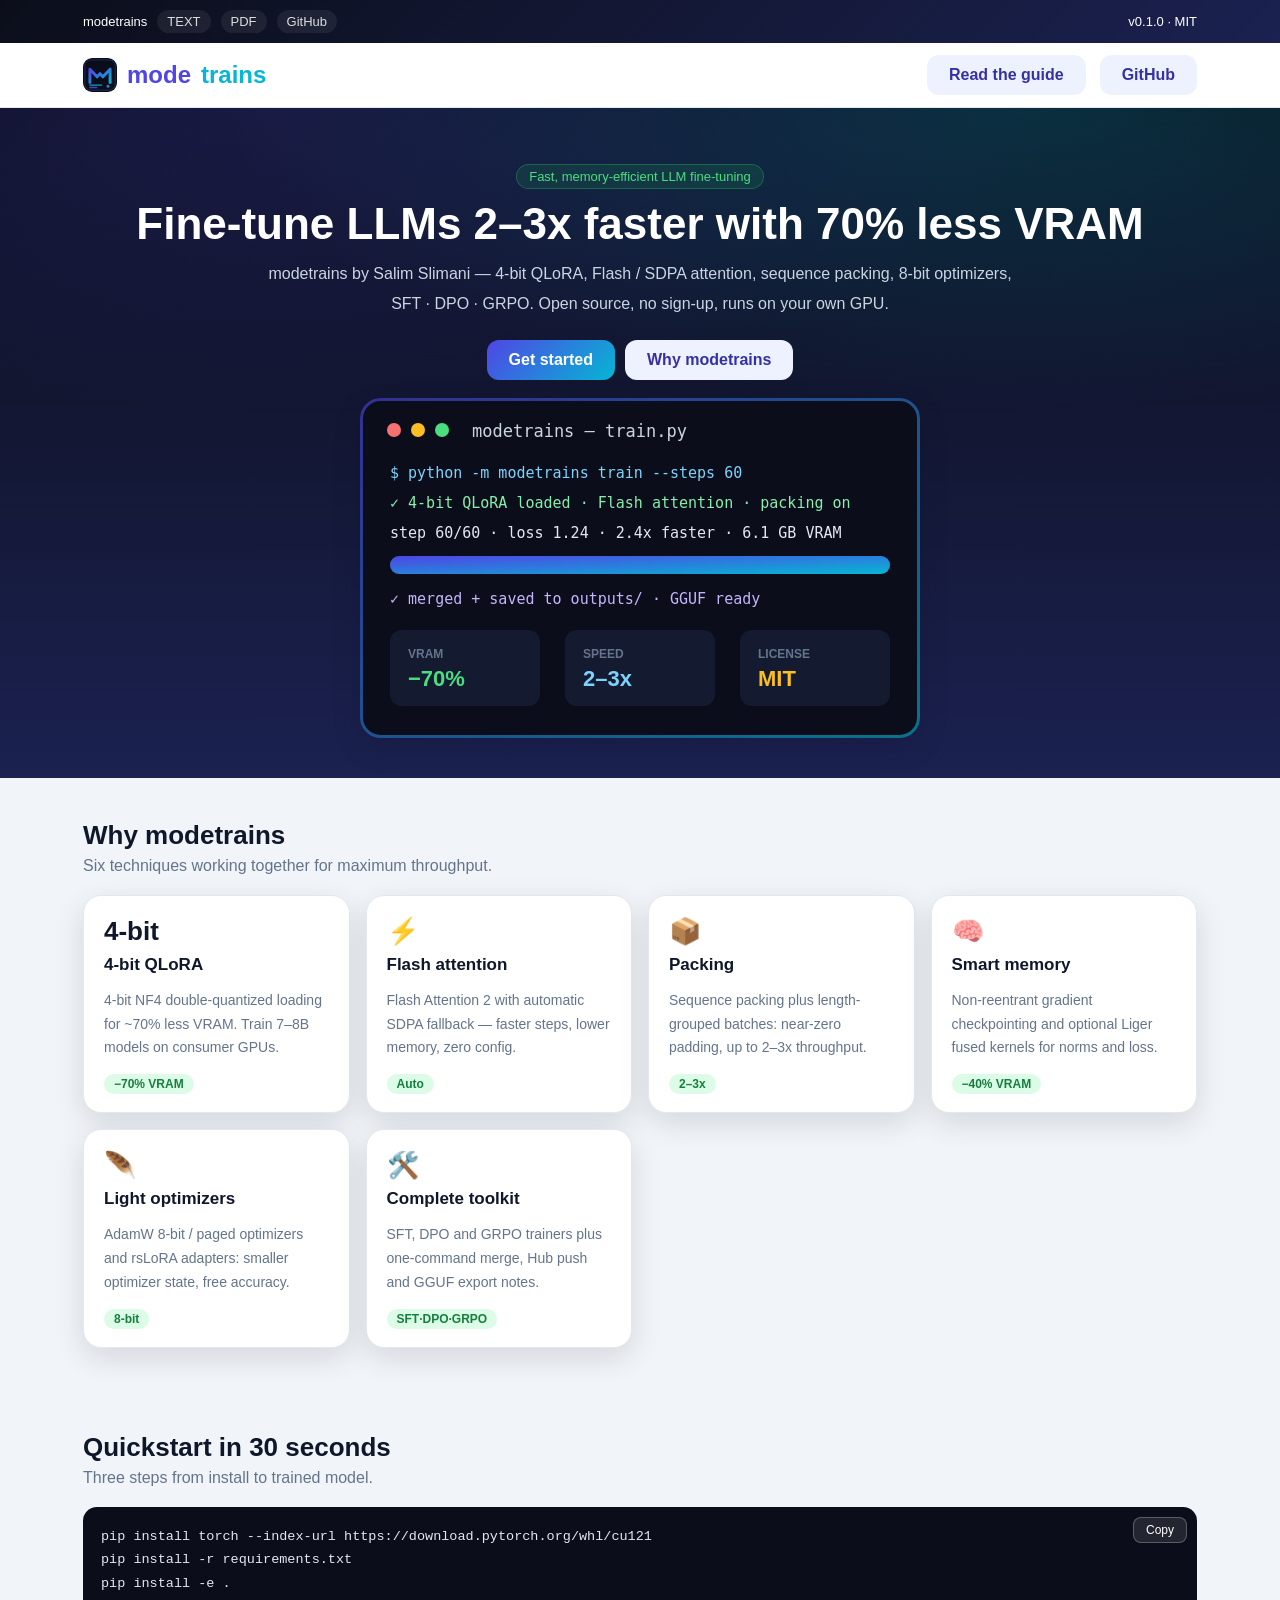
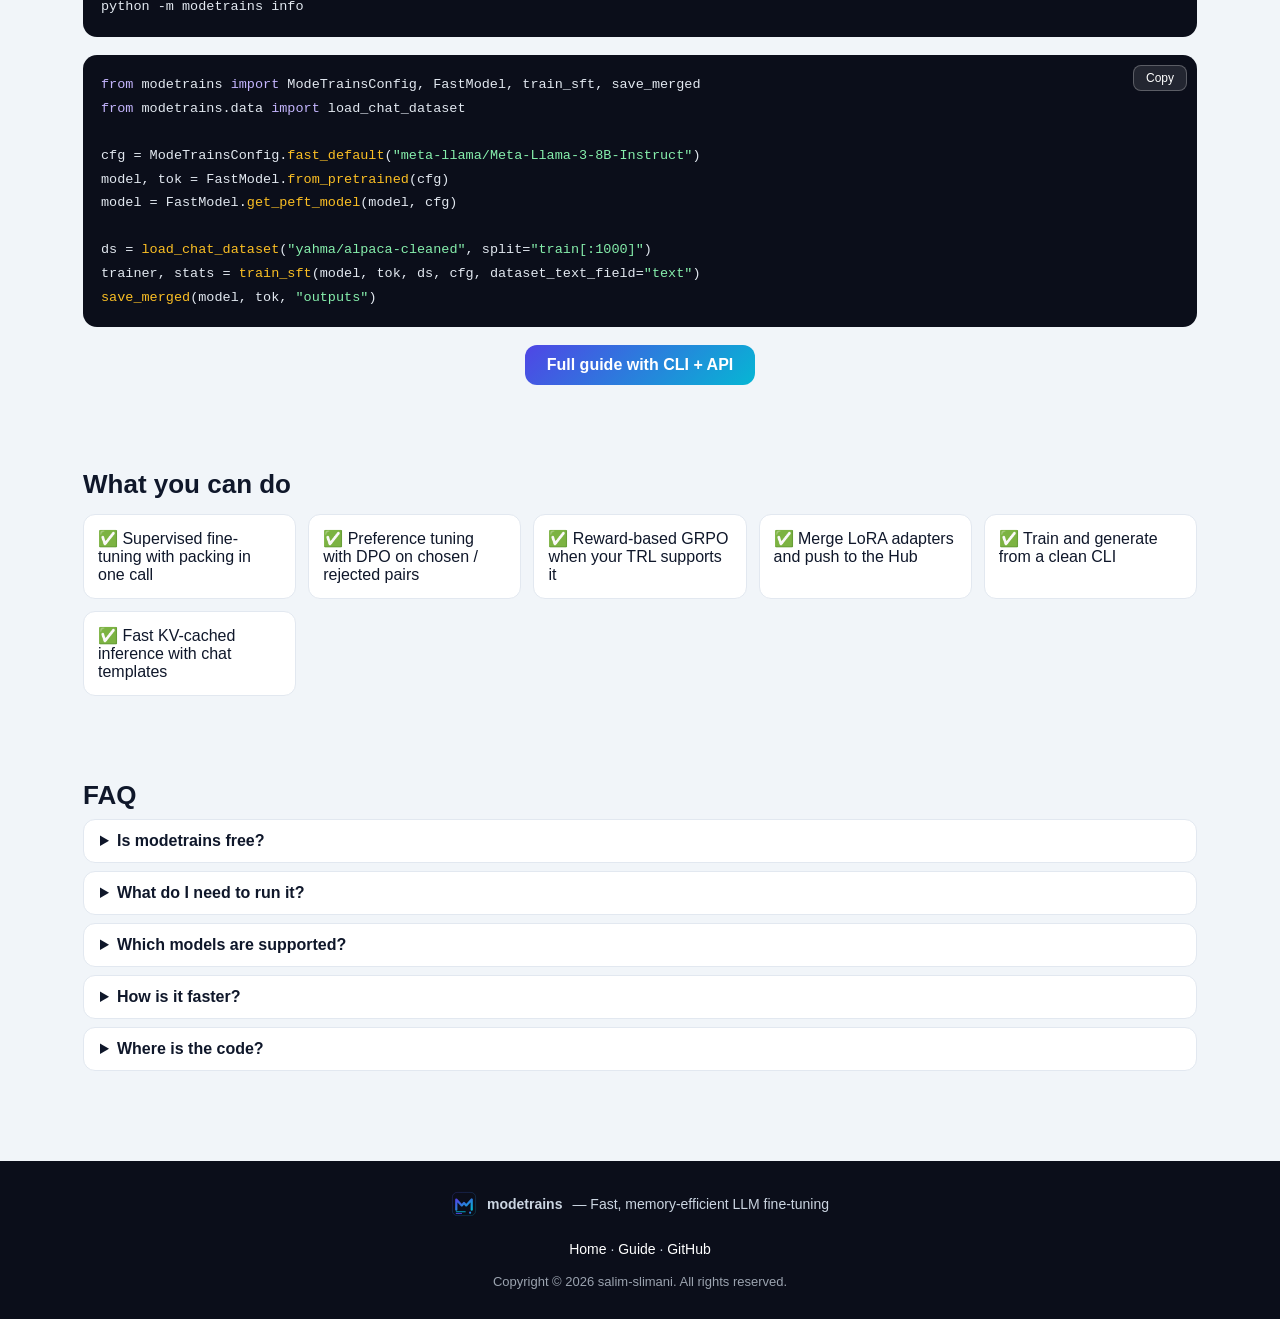
==== docs/index.html @ afdfdd7f "Add GitHub Pages site (docs/): landing + guide, text_tools-style theme, 2026 salim-slimani" ====
<!DOCTYPE html>
<html lang="en">
<head>
<meta charset="utf-8"><meta name="viewport" content="width=device-width,initial-scale=1">
<title>modetrains — Fast, Memory-Efficient LLM Fine-Tuning</title>
<meta name="description" content="modetrains by Salim Slimani — fast, memory-efficient LLM fine-tuning. 4-bit QLoRA, Flash attention, sequence packing, SFT/DPO/GRPO.">
<link rel="icon" href="assets/logo.svg" type="image/svg+xml">
<link rel="stylesheet" href="css/style.css">
</head>
<body>
<div class="topbar"><div class="wrap">
<div class="sites"><span>modetrains</span><a href="https://salim-studio.github.io/text_tools/">TEXT</a><a href="https://salim-studio.github.io/pdf-suite/">PDF</a><a href="https://github.com/salim-studio/modetrains">GitHub</a></div>
<div>v0.1.0 · MIT</div>
</div></div>
<header class="nav"><div class="wrap">
<a class="logo" href="index.html"><img src="assets/logo.svg" alt="modetrains logo">mode<span>trains</span></a>
<div class="navlinks">
<a class="btn ghost" href="guide.html">Read the guide</a>
<a class="btn ghost" href="https://github.com/salim-studio/modetrains">GitHub</a>
</div></div></header>
<section class="hero"><div class="wrap">
<span class="badge">Fast, memory-efficient LLM fine-tuning</span>
<h1>Fine-tune LLMs 2–3x faster with 70% less VRAM</h1>
<p>modetrains by Salim Slimani — 4-bit QLoRA, Flash / SDPA attention, sequence packing, 8-bit optimizers, SFT · DPO · GRPO. Open source, no sign-up, runs on your own GPU.</p>
<div style="display:flex;gap:10px;justify-content:center;flex-wrap:wrap">
<a class="btn" href="guide.html">Get started</a>
<a class="btn ghost" href="#why">Why modetrains</a>
</div>
<div class="brand-hero"><img src="assets/hero.svg" alt="modetrains training visual"></div>
</div></section>

<div class="wrap">
<section class="section" id="why"><h2>Why modetrains</h2><p class="sub">Six techniques working together for maximum throughput.</p><div class="grid" id="whyGrid"></div></section>
<section class="section"><h2>Quickstart in 30 seconds</h2><p class="sub">Three steps from install to trained model.</p>
<div class="codewrap"><button class="copybtn" data-copy="q1">Copy</button><pre class="code" id="q1">pip install torch --index-url https://download.pytorch.org/whl/cu121
pip install -r requirements.txt
pip install -e .
python -m modetrains info</pre></div>
<div class="codewrap"><button class="copybtn" data-copy="q2">Copy</button><pre class="code" id="q2"><span class="k">from</span> modetrains <span class="k">import</span> ModeTrainsConfig, FastModel, train_sft, save_merged
<span class="k">from</span> modetrains.data <span class="k">import</span> load_chat_dataset

cfg = ModeTrainsConfig.<span class="f">fast_default</span>(<span class="s">"meta-llama/Meta-Llama-3-8B-Instruct"</span>)
model, tok = FastModel.<span class="f">from_pretrained</span>(cfg)
model = FastModel.<span class="f">get_peft_model</span>(model, cfg)

ds = <span class="f">load_chat_dataset</span>(<span class="s">"yahma/alpaca-cleaned"</span>, split=<span class="s">"train[:1000]"</span>)
trainer, stats = <span class="f">train_sft</span>(model, tok, ds, cfg, dataset_text_field=<span class="s">"text"</span>)
<span class="f">save_merged</span>(model, tok, <span class="s">"outputs"</span>)</pre></div>
<div style="text-align:center;margin-top:18px"><a class="btn" href="guide.html">Full guide with CLI + API</a></div></section>
<section class="section"><h2>What you can do</h2>
<div class="feat" id="feat1"></div></section>
<section class="section faq"><h2>FAQ</h2><div id="faqBox"></div></section>
</div>
<footer><div class="wrap"><div class="footer-brand"><img src="assets/logo.svg" alt="modetrains logo"><b>modetrains</b> — Fast, memory-efficient LLM fine-tuning</div><br><a href="index.html">Home</a> · <a href="guide.html">Guide</a> · <a href="https://github.com/salim-studio/modetrains">GitHub</a><br><br><span class="copyright">Copyright © 2026 salim-slimani. All rights reserved.</span></div></footer>
<script>
const WHY=[
 ["4-bit","4-bit NF4 double-quantized loading for ~70% less VRAM. Train 7–8B models on consumer GPUs.","−70% VRAM"],
 ["⚡","Flash Attention 2 with automatic SDPA fallback — faster steps, lower memory, zero config.","Auto"],
 ["📦","Sequence packing plus length-grouped batches: near-zero padding, up to 2–3x throughput.","2–3x"],
 ["🧠","Non-reentrant gradient checkpointing and optional Liger fused kernels for norms and loss.","−40% VRAM"],
 ["🪶","AdamW 8-bit / paged optimizers and rsLoRA adapters: smaller optimizer state, free accuracy.","8-bit"],
 ["🛠️","SFT, DPO and GRPO trainers plus one-command merge, Hub push and GGUF export notes.","SFT·DPO·GRPO"]
];
whyGrid.innerHTML=WHY.map(w=>`<div class="card"><h3 style="font-size:26px;margin:0">${w[0]}</h3><h3>${w[0]==="4-bit"?"4-bit QLoRA":w[0]==="⚡"?"Flash attention":w[0]==="📦"?"Packing":w[0]==="🧠"?"Smart memory":w[0]==="🪶"?"Light optimizers":"Complete toolkit"}</h3><p>${w[1]}</p><span class="pill ok">${w[2]}</span></div>`).join("");
const feats=["Supervised fine-tuning with packing in one call","Preference tuning with DPO on chosen / rejected pairs","Reward-based GRPO when your TRL supports it","Merge LoRA adapters and push to the Hub","Train and generate from a clean CLI","Fast KV-cached inference with chat templates"];
feat1.innerHTML=feats.map(f=>`<div>✅ ${f}</div>`).join("");
const faqs=[["Is modetrains free?","Yes. MIT-licensed and open source — free for personal and commercial use."],["What do I need to run it?","Python 3.9+, PyTorch, and optionally a CUDA GPU. CPU works for setup and tests."],["Which models are supported?","Any causal-LM on the Hugging Face Hub: Llama, Qwen, Gemma, Mistral and more."],["How is it faster?","4-bit loading, Flash/SDPA attention, sequence packing, checkpointing and 8-bit optimizers combine for 2–3x throughput at ~70% less VRAM."],["Where is the code?","Everything lives at github.com/salim-studio/modetrains — library, examples, tests and this site."]];
faqBox.innerHTML=faqs.map(f=>`<details><summary><b>${f[0]}</b></summary><p>${f[1]}</p></details>`).join("");
document.querySelectorAll(".copybtn").forEach(b=>b.addEventListener("click",()=>{
 navigator.clipboard.writeText(document.getElementById(b.dataset.copy).innerText);
 b.textContent="Copied!";setTimeout(()=>b.textContent="Copy",1500);
}));
</script>
</body></html>
---- docs/css/style.css ----
:root{
 --bg:#0B0E1A; --bg2:#1B2150; --card:#ffffff; --ink:#0f172a; --muted:#64748b;
 --brand:#4F46E5; --brand2:#06B6D4; --ok:#16a34a; --warn:#f59e0b;
 --radius:18px; --shadow:0 10px 30px rgba(2,6,23,.12);
}
*{box-sizing:border-box}
body{margin:0;font-family:Inter,"Segoe UI",Tahoma,Arial,sans-serif;background:#f1f5f9;color:var(--ink)}
a{color:inherit;text-decoration:none}
.topbar{background:linear-gradient(135deg,var(--bg),var(--bg2));color:#fff;padding:10px 0;font-size:13px}
.wrap{max-width:1150px;margin:0 auto;padding:0 18px}
.topbar .wrap{display:flex;gap:14px;align-items:center;justify-content:space-between;flex-wrap:wrap}
.sites{display:flex;gap:10px;flex-wrap:wrap;align-items:center}
.sites a{opacity:.85;background:rgba(255,255,255,.08);padding:4px 10px;border-radius:999px}
.sites a:hover{opacity:1}
header.nav{position:sticky;top:0;z-index:20;background:#fff;border-bottom:1px solid #e2e8f0}
.nav .wrap{display:flex;align-items:center;gap:16px;padding:12px 18px}
.logo{font-weight:900;font-size:24px;color:var(--brand);display:inline-flex;align-items:center;gap:10px}
.logo span{color:var(--brand2)}
.logo img{width:34px;height:34px;border-radius:9px}
.brand-hero{display:flex;gap:26px;align-items:center;justify-content:center;flex-wrap:wrap;margin-top:18px}
.brand-hero img{width:min(560px,94%);border-radius:18px;box-shadow:var(--shadow)}
.footer-brand{display:flex;align-items:center;gap:10px;justify-content:center;margin-bottom:8px}
.footer-brand img{width:26px;height:26px;border-radius:7px}
.copyright{opacity:.75;font-size:13px}
.navlinks{display:flex;gap:14px;margin-inline-start:auto;align-items:center;flex-wrap:wrap}
.btn{display:inline-block;background:linear-gradient(135deg,var(--brand),var(--brand2));color:#fff!important;padding:11px 22px;border-radius:12px;font-weight:700;border:0;cursor:pointer}
.btn.ghost{background:#eef2ff;color:#3730a3!important}
.btn:disabled{opacity:.5;cursor:not-allowed}
.hero{background:radial-gradient(800px 300px at 20% 0%,#4F46E533,transparent),radial-gradient(800px 300px at 80% 0%,#06B6D433,transparent),linear-gradient(180deg,#0B0E1A,#1B2150);color:#fff;padding:56px 0 40px;text-align:center}
.hero h1{font-size:clamp(24px,4vw,44px);margin:10px 0}
.hero p{color:#cbd5e1;max-width:760px;margin:0 auto 20px;line-height:1.9}
.badge{display:inline-block;background:#22c55e22;color:#4ade80;border:1px solid #22c55e55;padding:4px 12px;border-radius:999px;font-size:13px}
.grid{display:grid;grid-template-columns:repeat(auto-fill,minmax(240px,1fr));gap:16px}
.card{background:var(--card);border-radius:var(--radius);box-shadow:var(--shadow);padding:20px;border:1px solid #e2e8f0;transition:.15s}
.card:hover{transform:translateY(-3px)}
.card h3{margin:8px 0;font-size:17px;text-wrap:balance}
.card p{color:var(--muted);font-size:14px;line-height:1.7;min-height:44px}
.tile{flex:none;border-radius:23%;filter:drop-shadow(0 4px 10px rgba(2,6,23,.28));display:grid;place-items:center;color:#fff;font-weight:900}
.pill{font-size:12px;background:#f1f5f9;border-radius:999px;padding:3px 10px;color:var(--muted)}
.pill.ok{background:#dcfce7;color:#15803d;font-weight:700}
.pill.new{background:#fef3c7;color:#92400e;font-weight:700}
.section{padding:42px 0}
.section h2{font-size:26px;margin:0 0 6px}
.section .sub{color:var(--muted);margin:0 0 20px}
.search{width:100%;padding:14px 18px;border-radius:14px;border:2px solid #e2e8f0;font-size:16px;margin:18px 0}
.codewrap{position:relative;margin:18px 0}
pre.code{background:#0B0E1A;color:#e2e8f0;border-radius:14px;padding:18px;overflow:auto;text-align:left;font-size:13.5px;line-height:1.75;margin:0;font-family:Consolas,Menlo,monospace}
pre.code .c{color:#7dd3fc}pre.code .k{color:#c4b5fd}pre.code .s{color:#86efac}pre.code .f{color:#fbbf24}
.copybtn{position:absolute;top:10px;right:10px;background:rgba(255,255,255,.1);color:#fff;border:1px solid rgba(255,255,255,.25);border-radius:8px;padding:5px 12px;font-size:12px;cursor:pointer}
.copybtn:hover{background:rgba(255,255,255,.22)}
table.spec{width:100%;border-collapse:collapse;background:#fff;border-radius:14px;overflow:hidden;box-shadow:var(--shadow);font-size:14px}
table.spec th{background:#eef2ff;color:#3730a3;text-align:left;padding:12px 14px}
table.spec td{padding:11px 14px;border-top:1px solid #e2e8f0;line-height:1.6}
table.spec code{background:#f1f5f9;padding:2px 7px;border-radius:6px;font-size:13px}
.grid2{display:grid;grid-template-columns:1fr 1fr;gap:16px}
@media(max-width:800px){.grid2{grid-template-columns:1fr}}
.notice{background:#fffbeb;border:1px solid #fde68a;border-radius:12px;padding:12px 16px;font-size:14px;line-height:1.8}
.stats{display:flex;gap:16px;flex-wrap:wrap;color:var(--muted);font-size:13px;margin-top:10px}
.stats b{color:var(--ink)}
footer{background:var(--bg);color:#cbd5e1;padding:30px 0;margin-top:40px;font-size:14px;text-align:center}
footer a{color:#fff}
.faq details{background:#fff;border:1px solid #e2e8f0;border-radius:12px;padding:12px 16px;margin:8px 0}
.feat{display:grid;grid-template-columns:repeat(auto-fit,minmax(200px,1fr));gap:12px;margin-top:14px}
.feat div{background:#fff;border:1px solid #e2e8f0;border-radius:12px;padding:14px}
.steps{display:grid;gap:12px;margin-top:14px}
.steps div{background:#fff;border:1px solid #e2e8f0;border-radius:12px;padding:14px 16px;line-height:1.7}
.steps b{color:var(--brand)}
@media(max-width:640px){.navlinks{width:100%}}
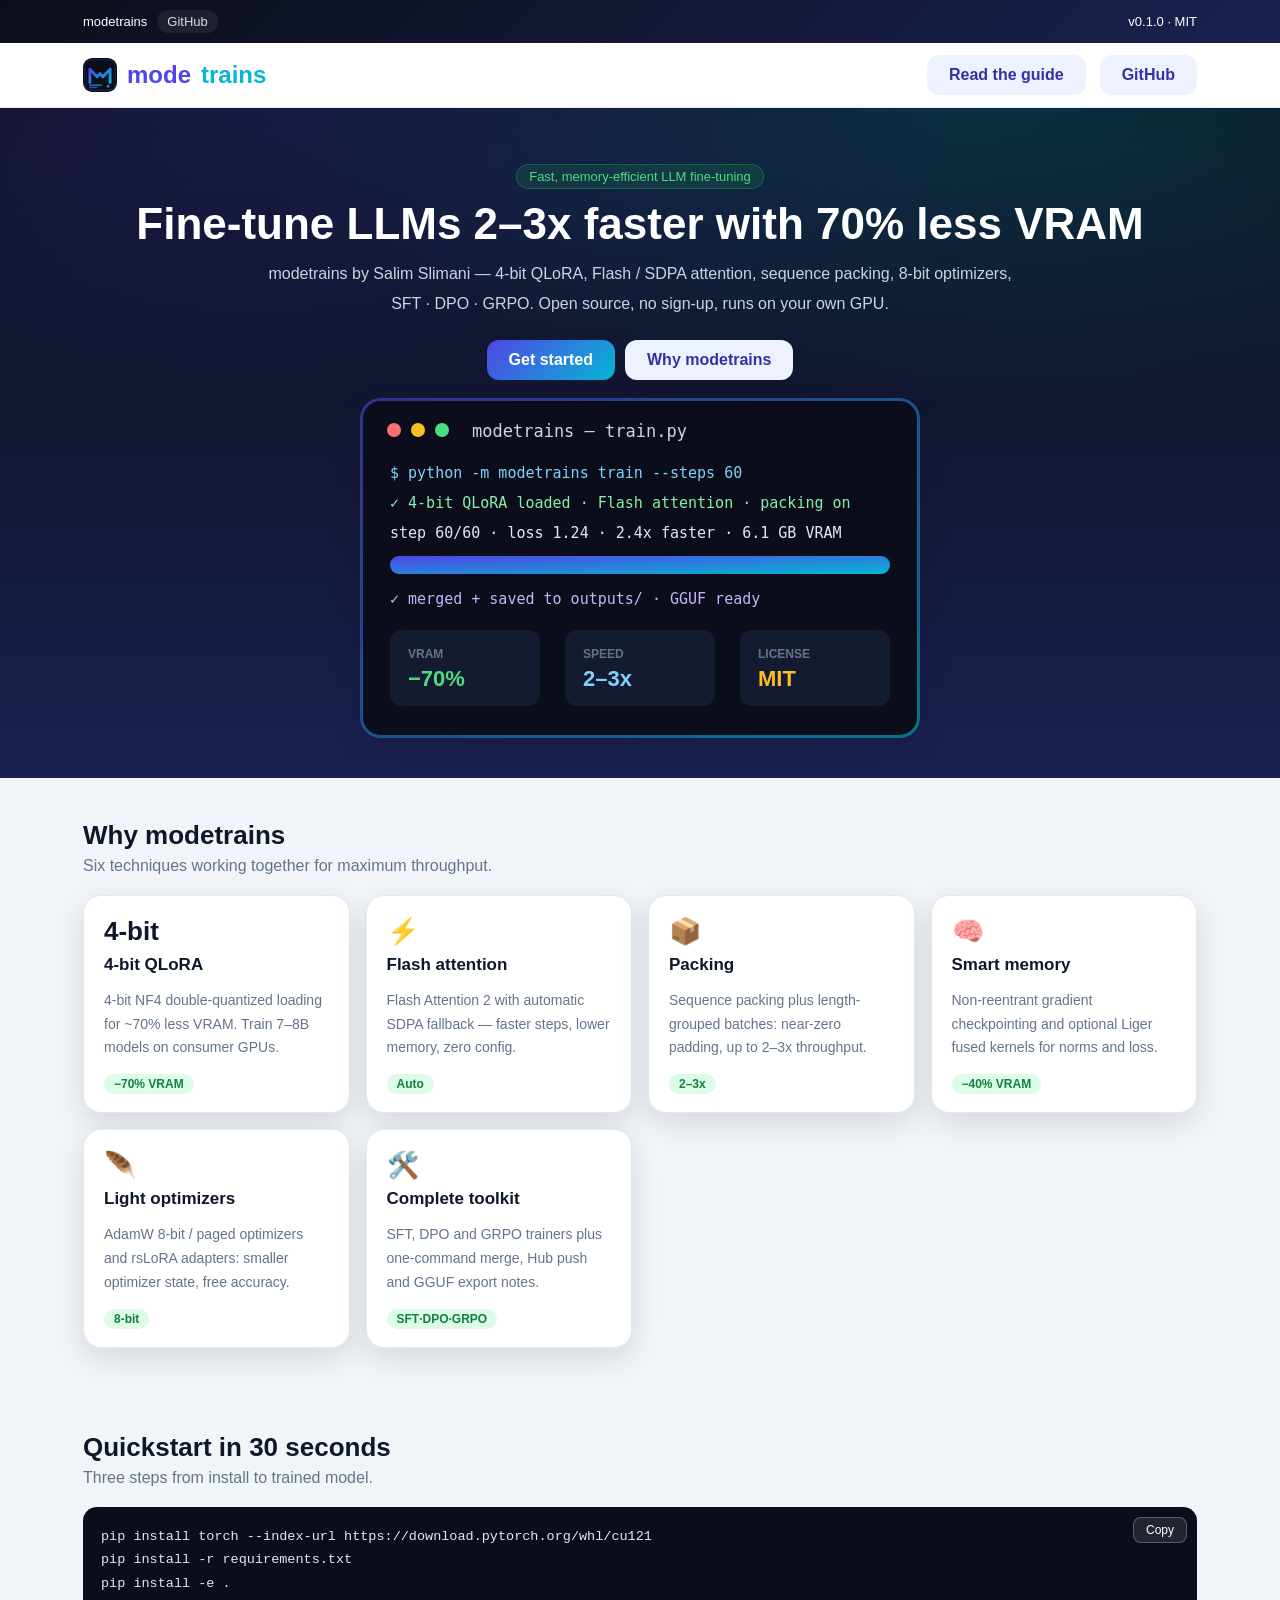
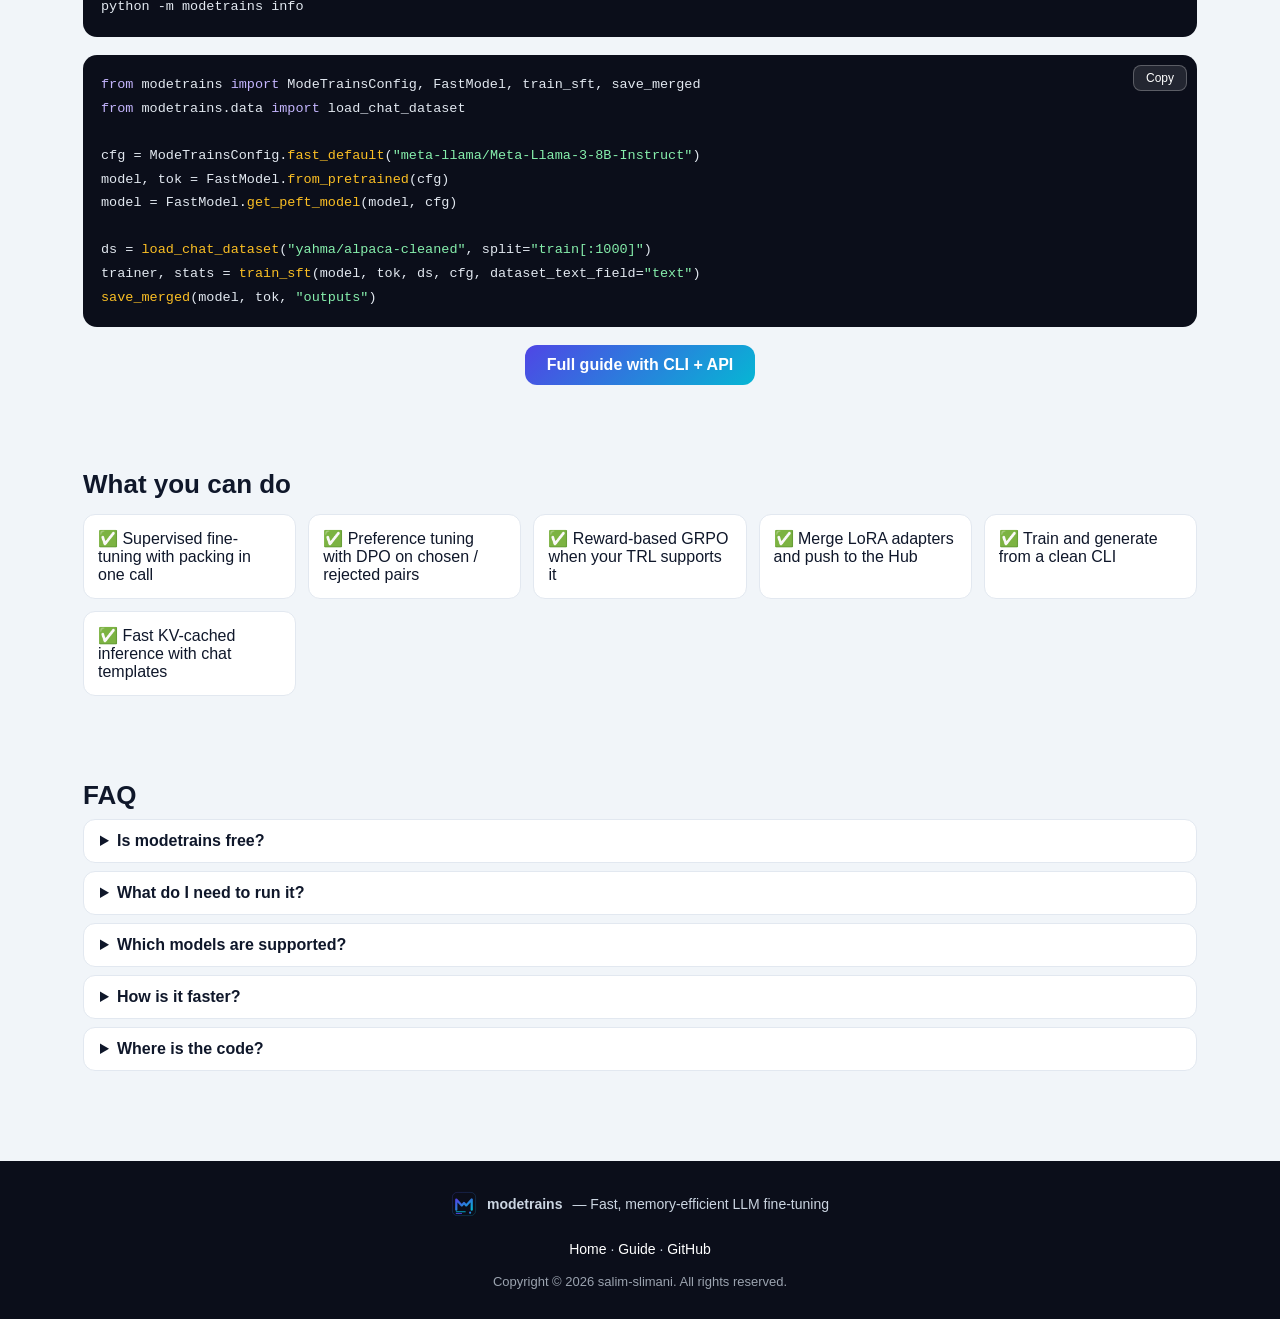
==== commit 99ea7eac: "Remove TEXT/PDF pills from docs topbar" ====
--- a/docs/index.html
+++ b/docs/index.html
@@ -9,7 +9,7 @@
 </head>
 <body>
 <div class="topbar"><div class="wrap">
-<div class="sites"><span>modetrains</span><a href="https://salim-studio.github.io/text_tools/">TEXT</a><a href="https://salim-studio.github.io/pdf-suite/">PDF</a><a href="https://github.com/salim-studio/modetrains">GitHub</a></div>
+<div class="sites"><span>modetrains</span><a href="https://github.com/salim-studio/modetrains">GitHub</a></div>
 <div>v0.1.0 · MIT</div>
 </div></div>
 <header class="nav"><div class="wrap">
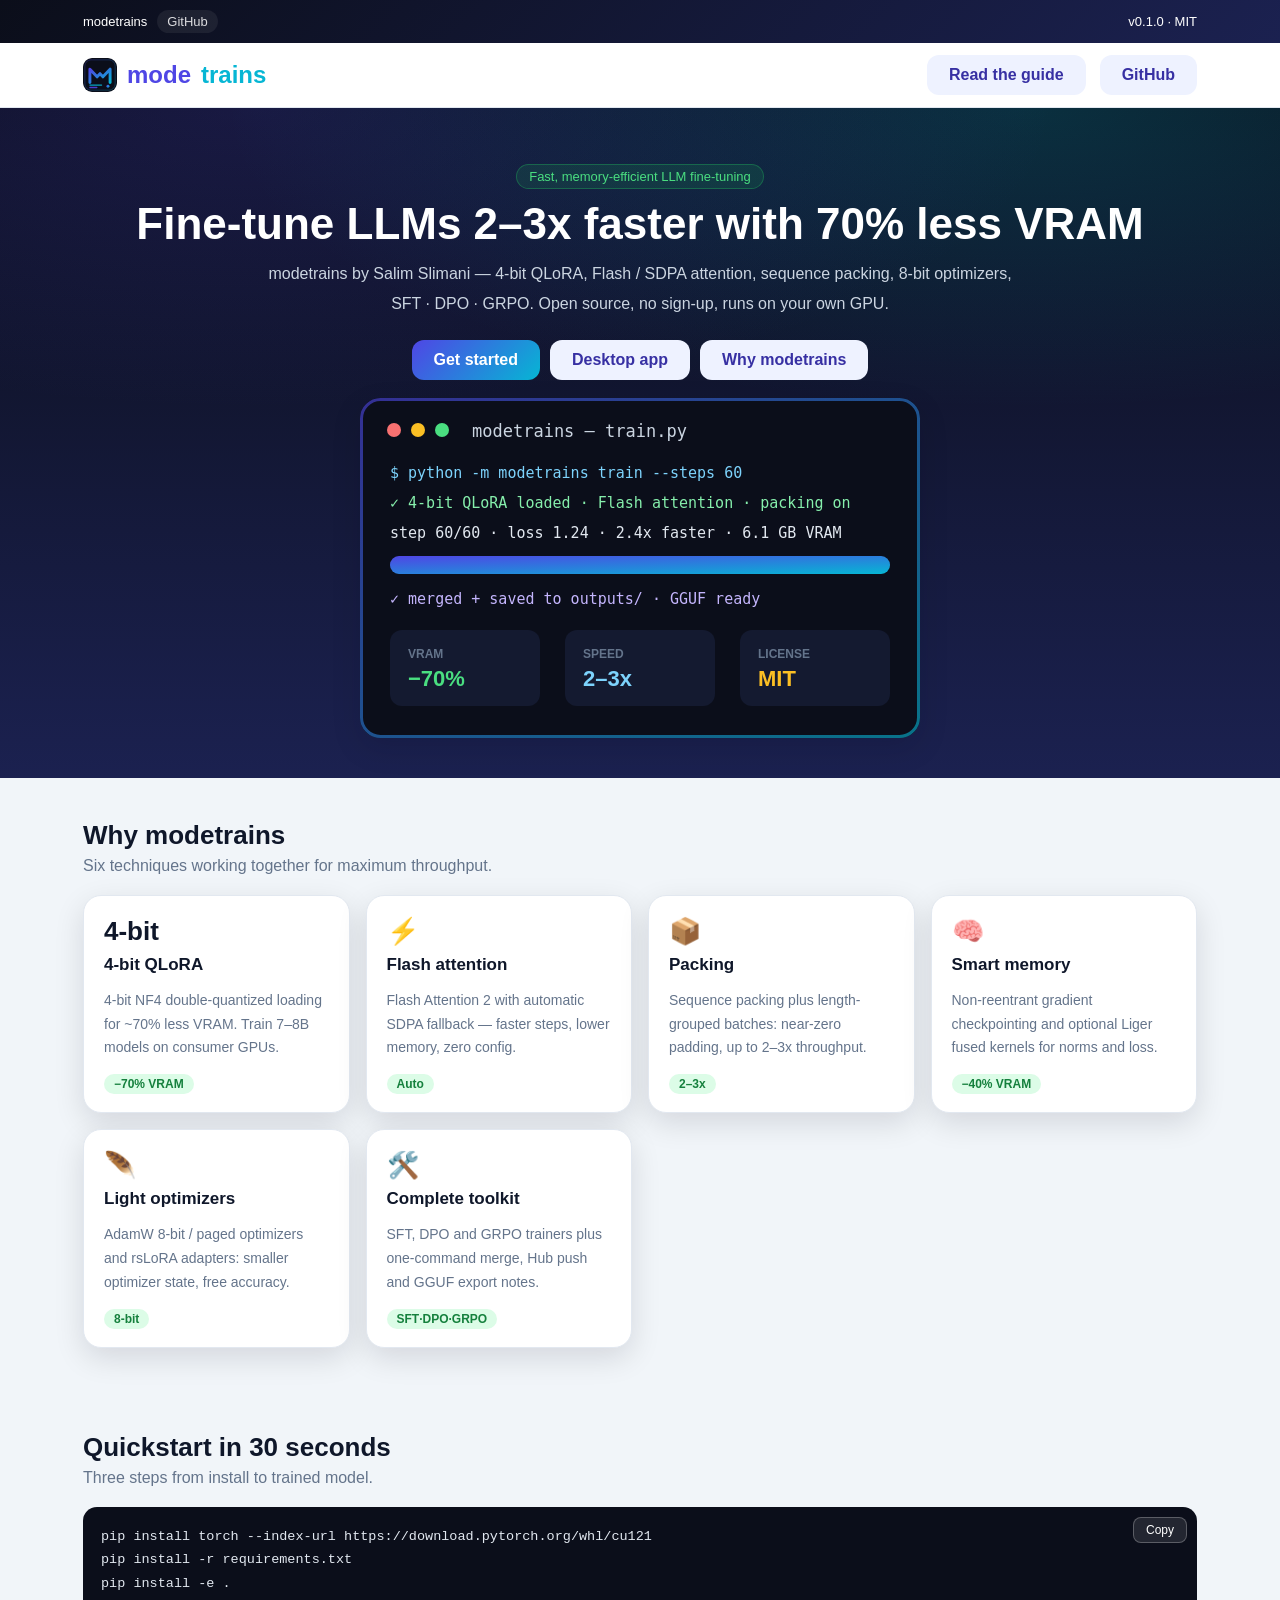
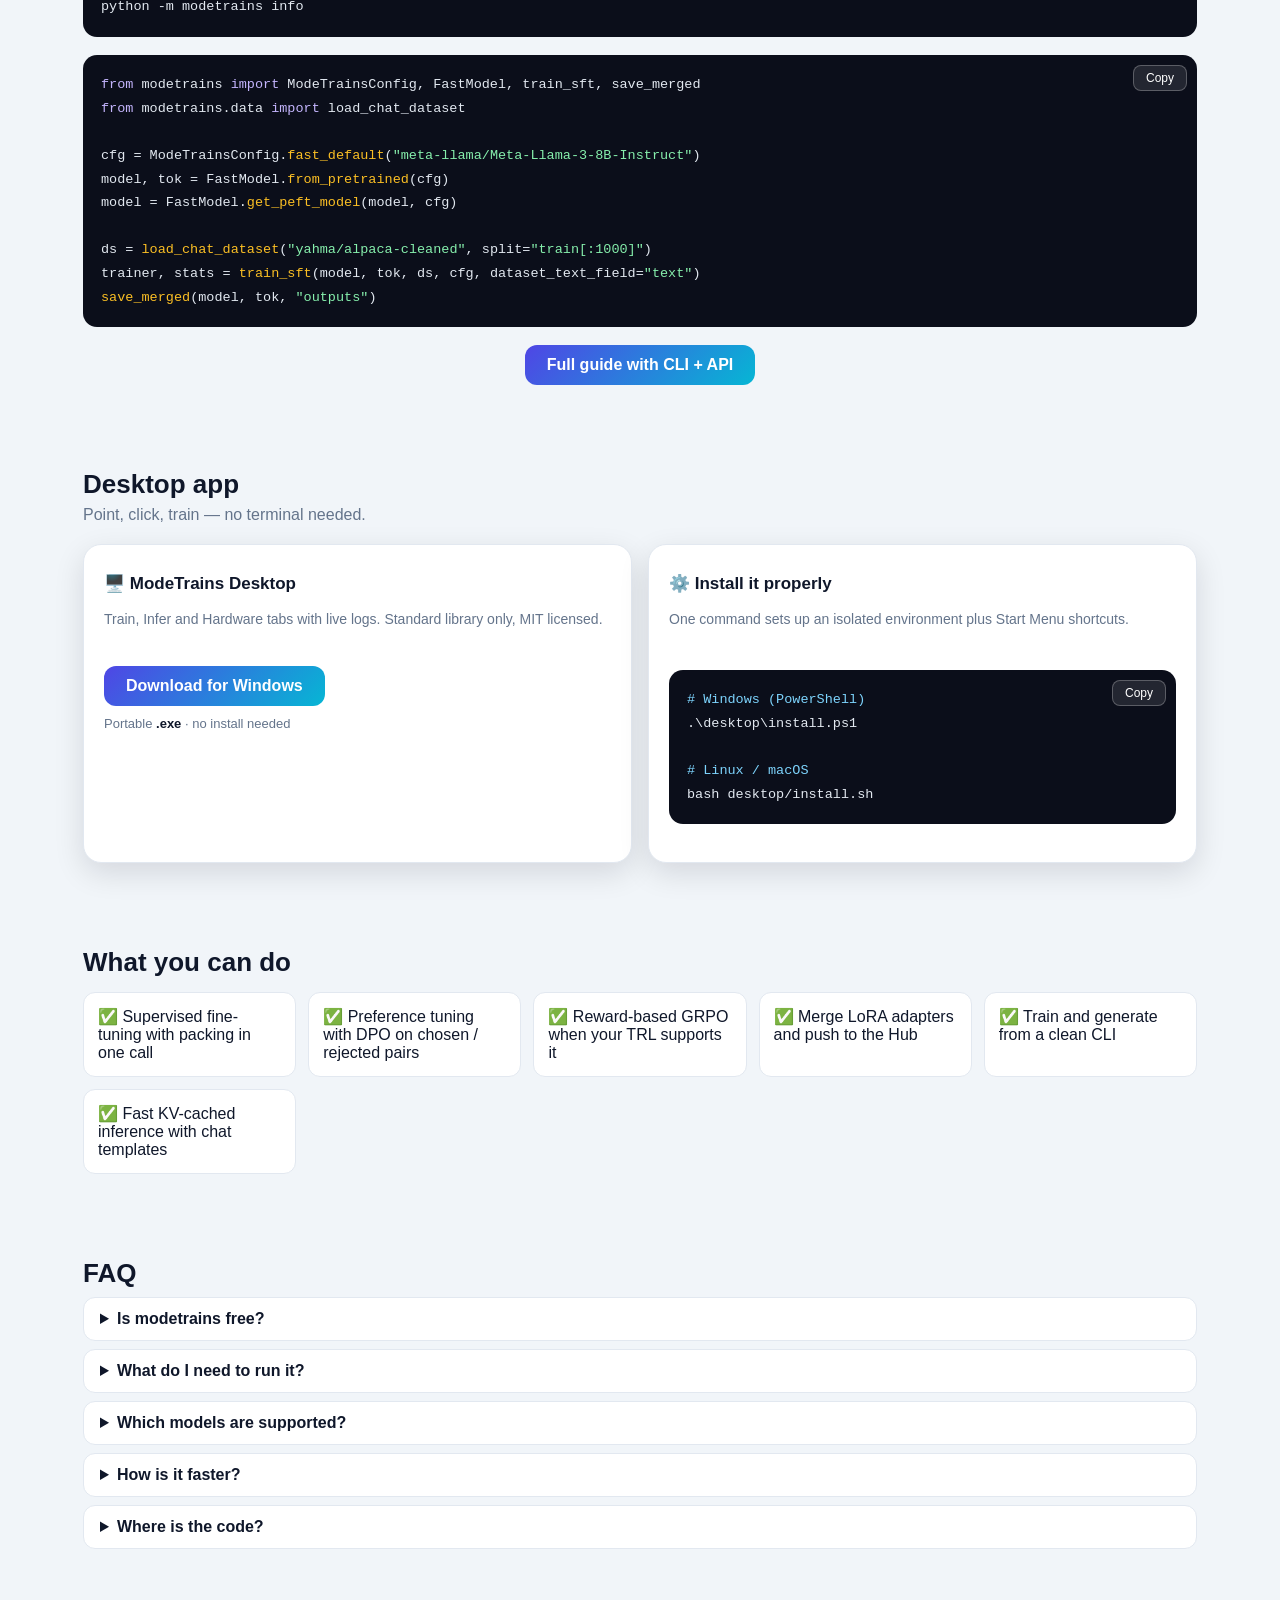
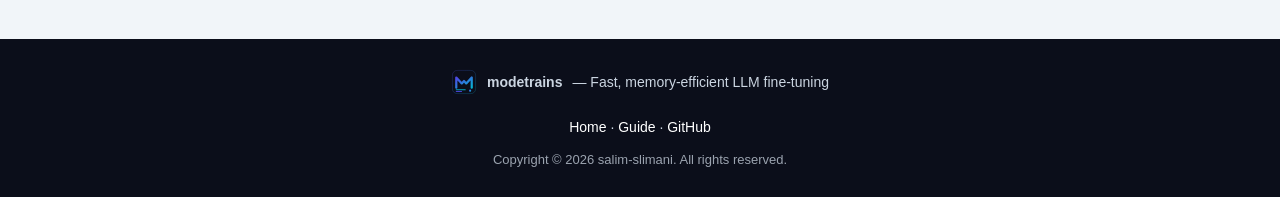
==== commit f6994693: "Add ModeTrains Desktop GUI + installers + site download section" ====
--- a/docs/index.html
+++ b/docs/index.html
@@ -24,6 +24,7 @@
 <p>modetrains by Salim Slimani — 4-bit QLoRA, Flash / SDPA attention, sequence packing, 8-bit optimizers, SFT · DPO · GRPO. Open source, no sign-up, runs on your own GPU.</p>
 <div style="display:flex;gap:10px;justify-content:center;flex-wrap:wrap">
 <a class="btn" href="guide.html">Get started</a>
+<a class="btn ghost" href="#desktop">Desktop app</a>
 <a class="btn ghost" href="#why">Why modetrains</a>
 </div>
 <div class="brand-hero"><img src="assets/hero.svg" alt="modetrains training visual"></div>
@@ -47,6 +48,15 @@
 trainer, stats = <span class="f">train_sft</span>(model, tok, ds, cfg, dataset_text_field=<span class="s">"text"</span>)
 <span class="f">save_merged</span>(model, tok, <span class="s">"outputs"</span>)</pre></div>
 <div style="text-align:center;margin-top:18px"><a class="btn" href="guide.html">Full guide with CLI + API</a></div></section>
+<section class="section" id="desktop"><h2>Desktop app</h2><p class="sub">Point, click, train — no terminal needed.</p>
+<div class="grid2">
+<div class="card"><h3>🖥️ ModeTrains Desktop</h3><p>Train, Infer and Hardware tabs with live logs. Standard library only, MIT licensed.</p><div style="display:flex;gap:10px;flex-wrap:wrap;margin-top:10px"><a class="btn" href="https://github.com/salim-studio/modetrains/releases/latest/download/ModeTrains.exe">Download for Windows</a></div><div class="stats"><span>Portable <b>.exe</b> · no install needed</span></div></div>
+<div class="card"><h3>⚙️ Install it properly</h3><p>One command sets up an isolated environment plus Start Menu shortcuts.</p><div class="codewrap"><button class="copybtn" data-copy="d1">Copy</button><pre class="code" id="d1"><span class="c"># Windows (PowerShell)</span>
+.\desktop\install.ps1
+
+<span class="c"># Linux / macOS</span>
+bash desktop/install.sh</pre></div></div>
+</div></section>
 <section class="section"><h2>What you can do</h2>
 <div class="feat" id="feat1"></div></section>
 <section class="section faq"><h2>FAQ</h2><div id="faqBox"></div></section>
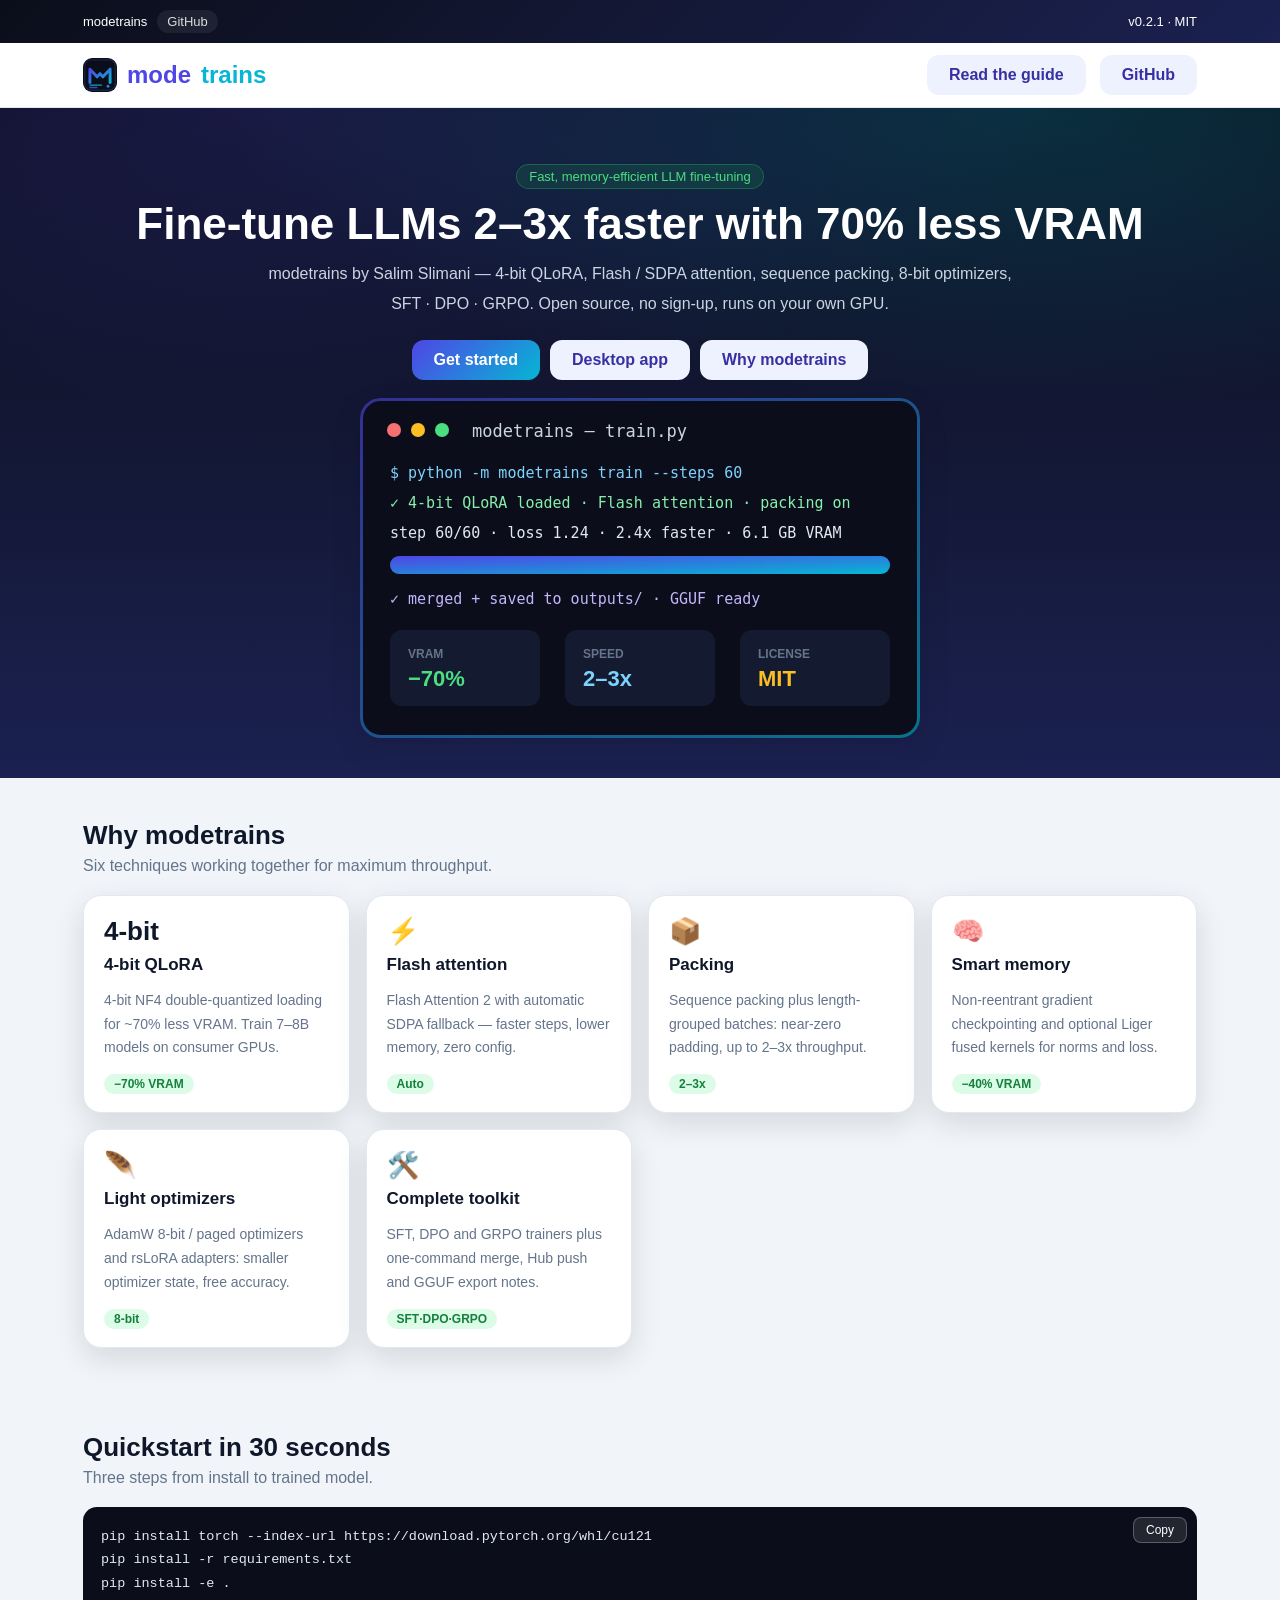
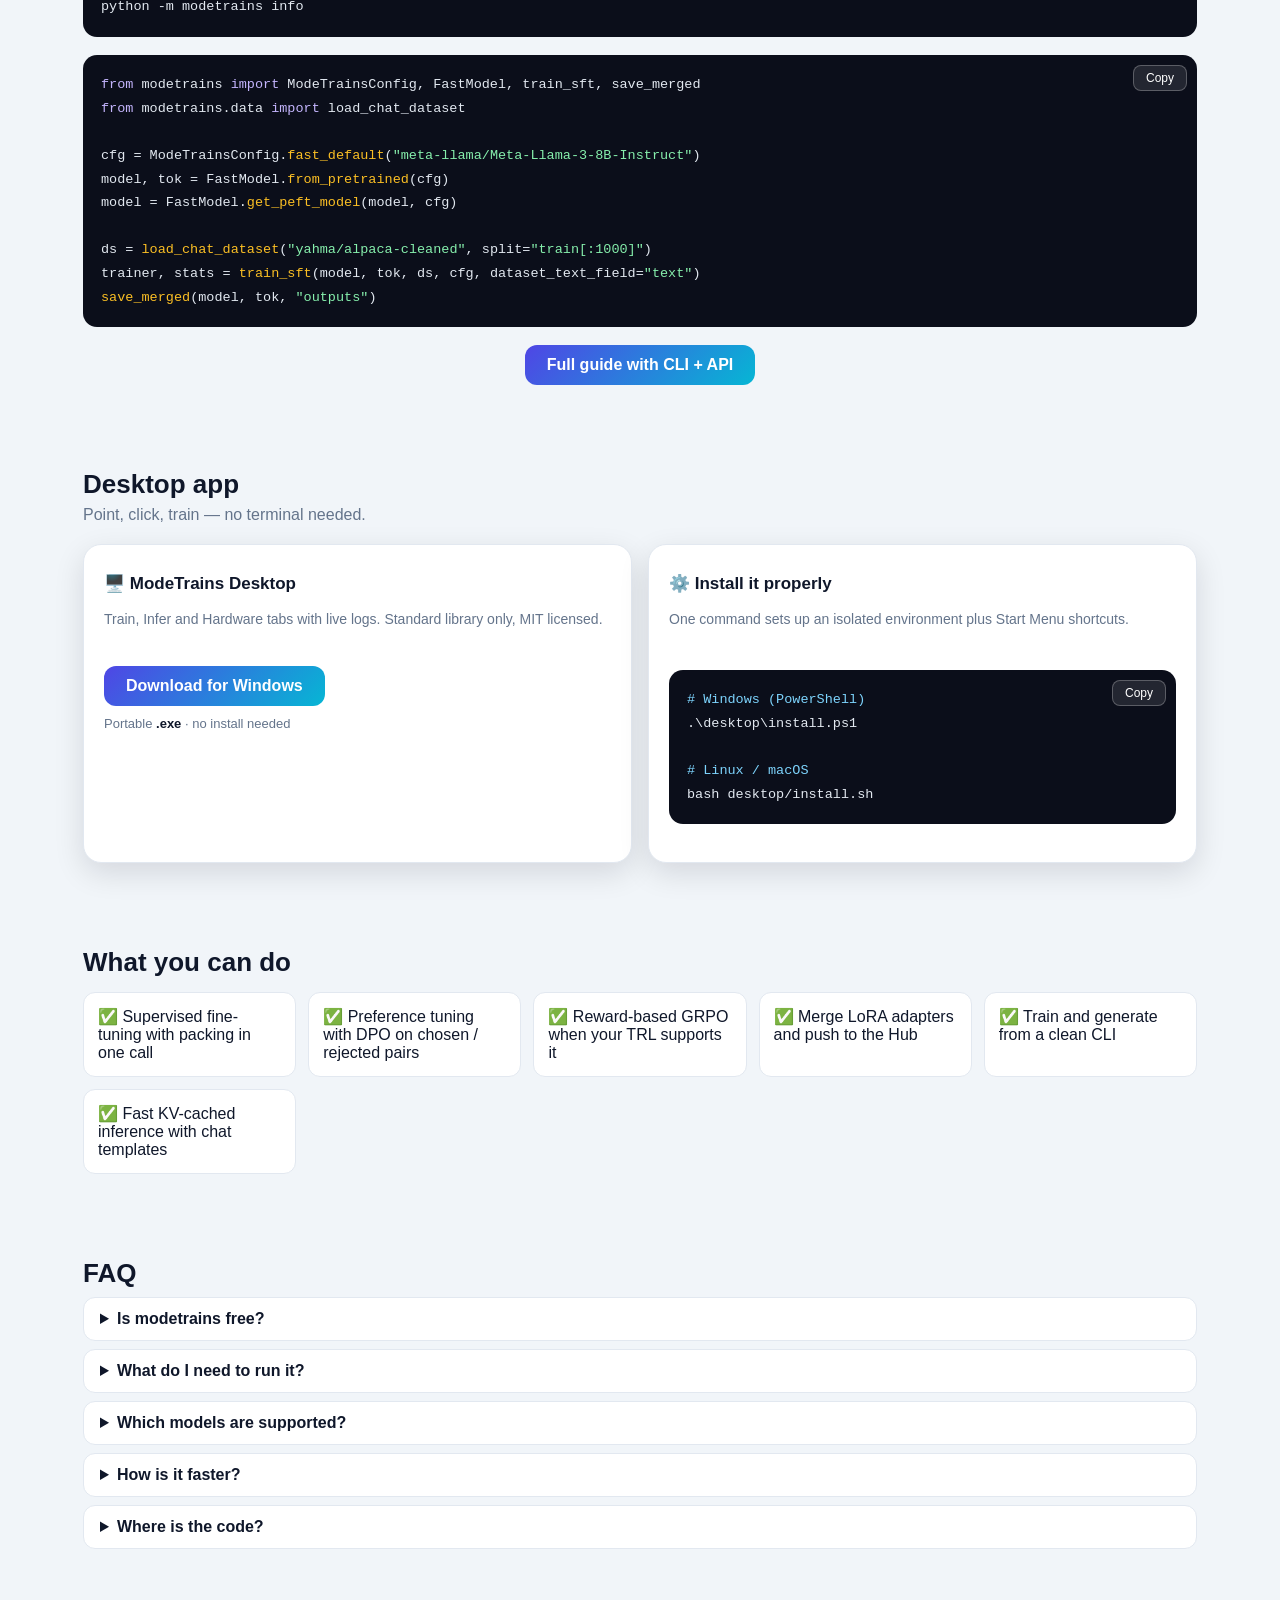
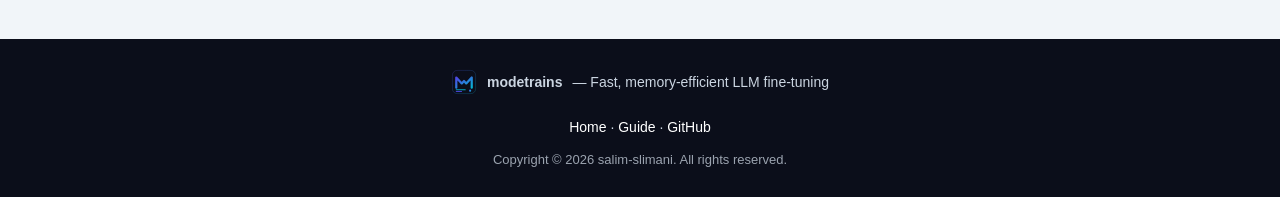
==== commit 3761d166: "Fix desktop window cascade: real backend resolution + frozen re-exec guard (0.2.1)" ====
--- a/docs/index.html
+++ b/docs/index.html
@@ -10,7 +10,7 @@
 <body>
 <div class="topbar"><div class="wrap">
 <div class="sites"><span>modetrains</span><a href="https://github.com/salim-studio/modetrains">GitHub</a></div>
-<div>v0.1.0 · MIT</div>
+<div>v0.2.1 · MIT</div>
 </div></div>
 <header class="nav"><div class="wrap">
 <a class="logo" href="index.html"><img src="assets/logo.svg" alt="modetrains logo">mode<span>trains</span></a>
